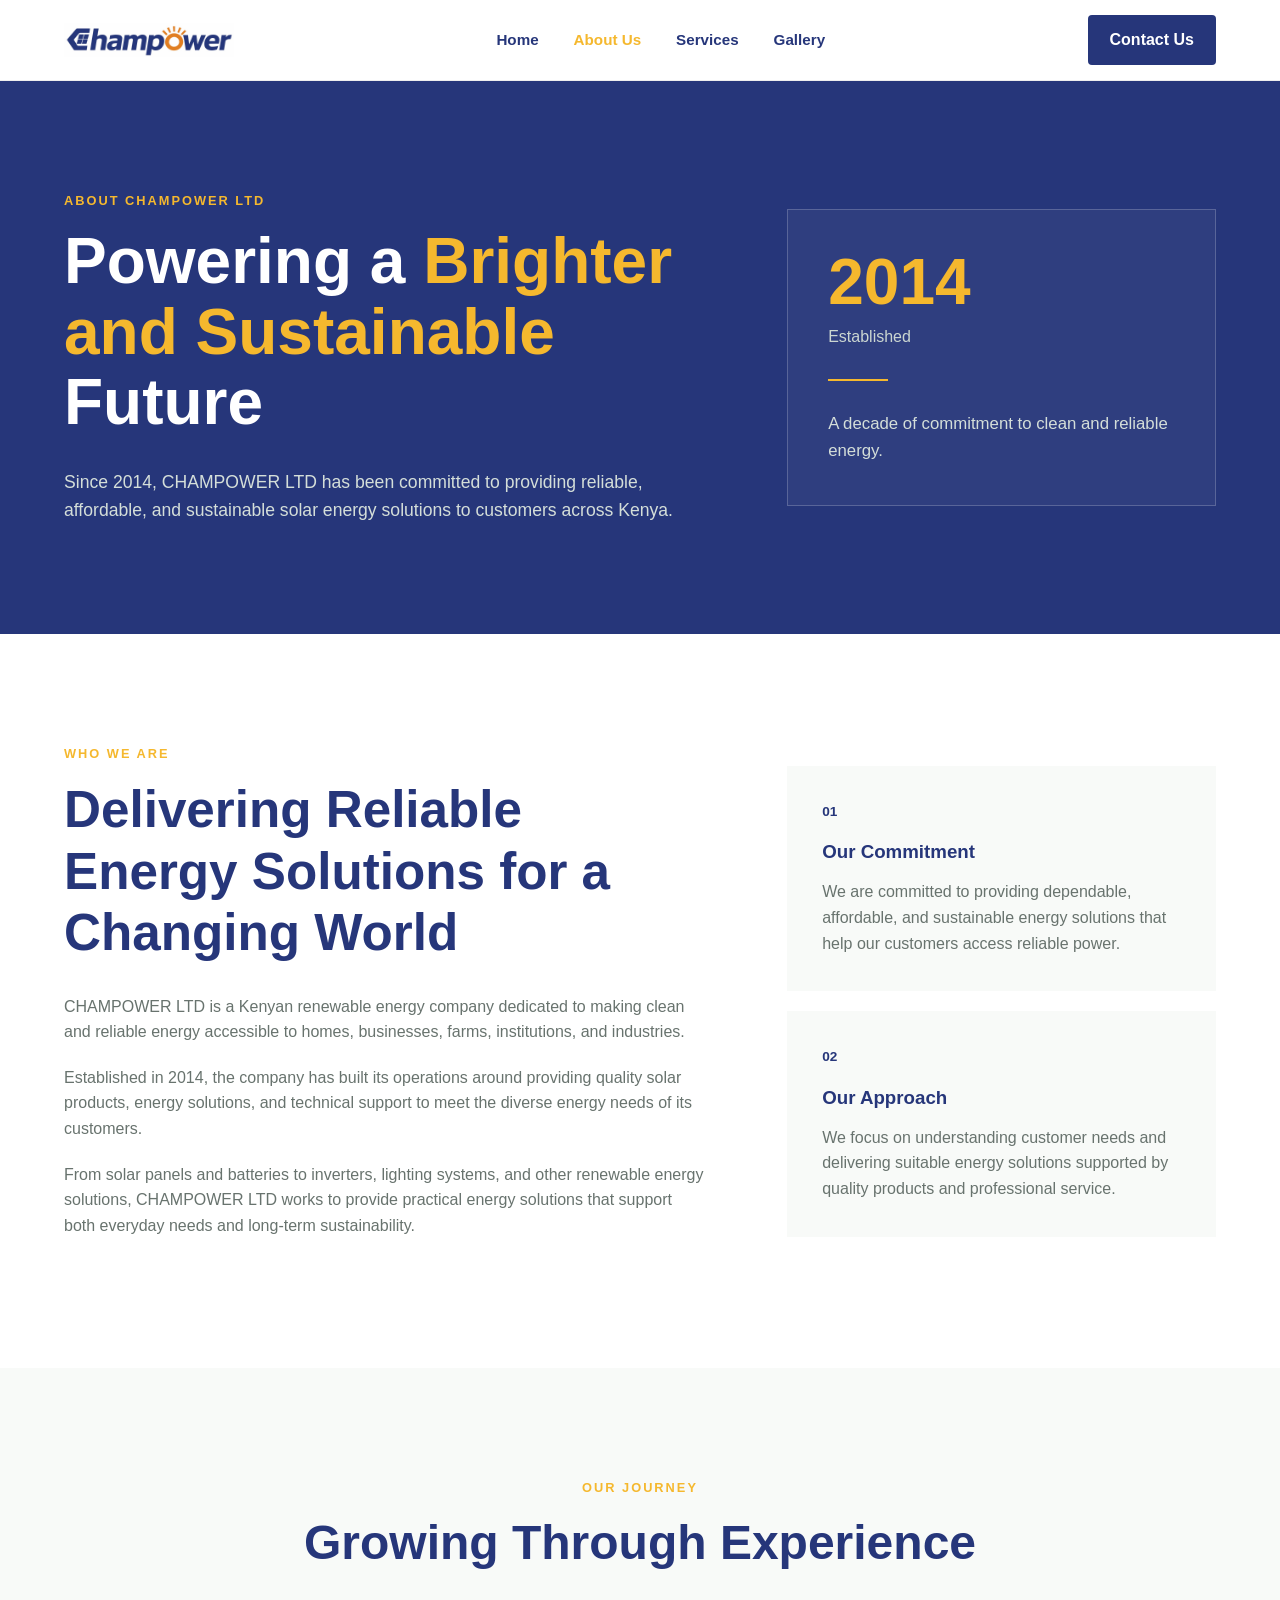
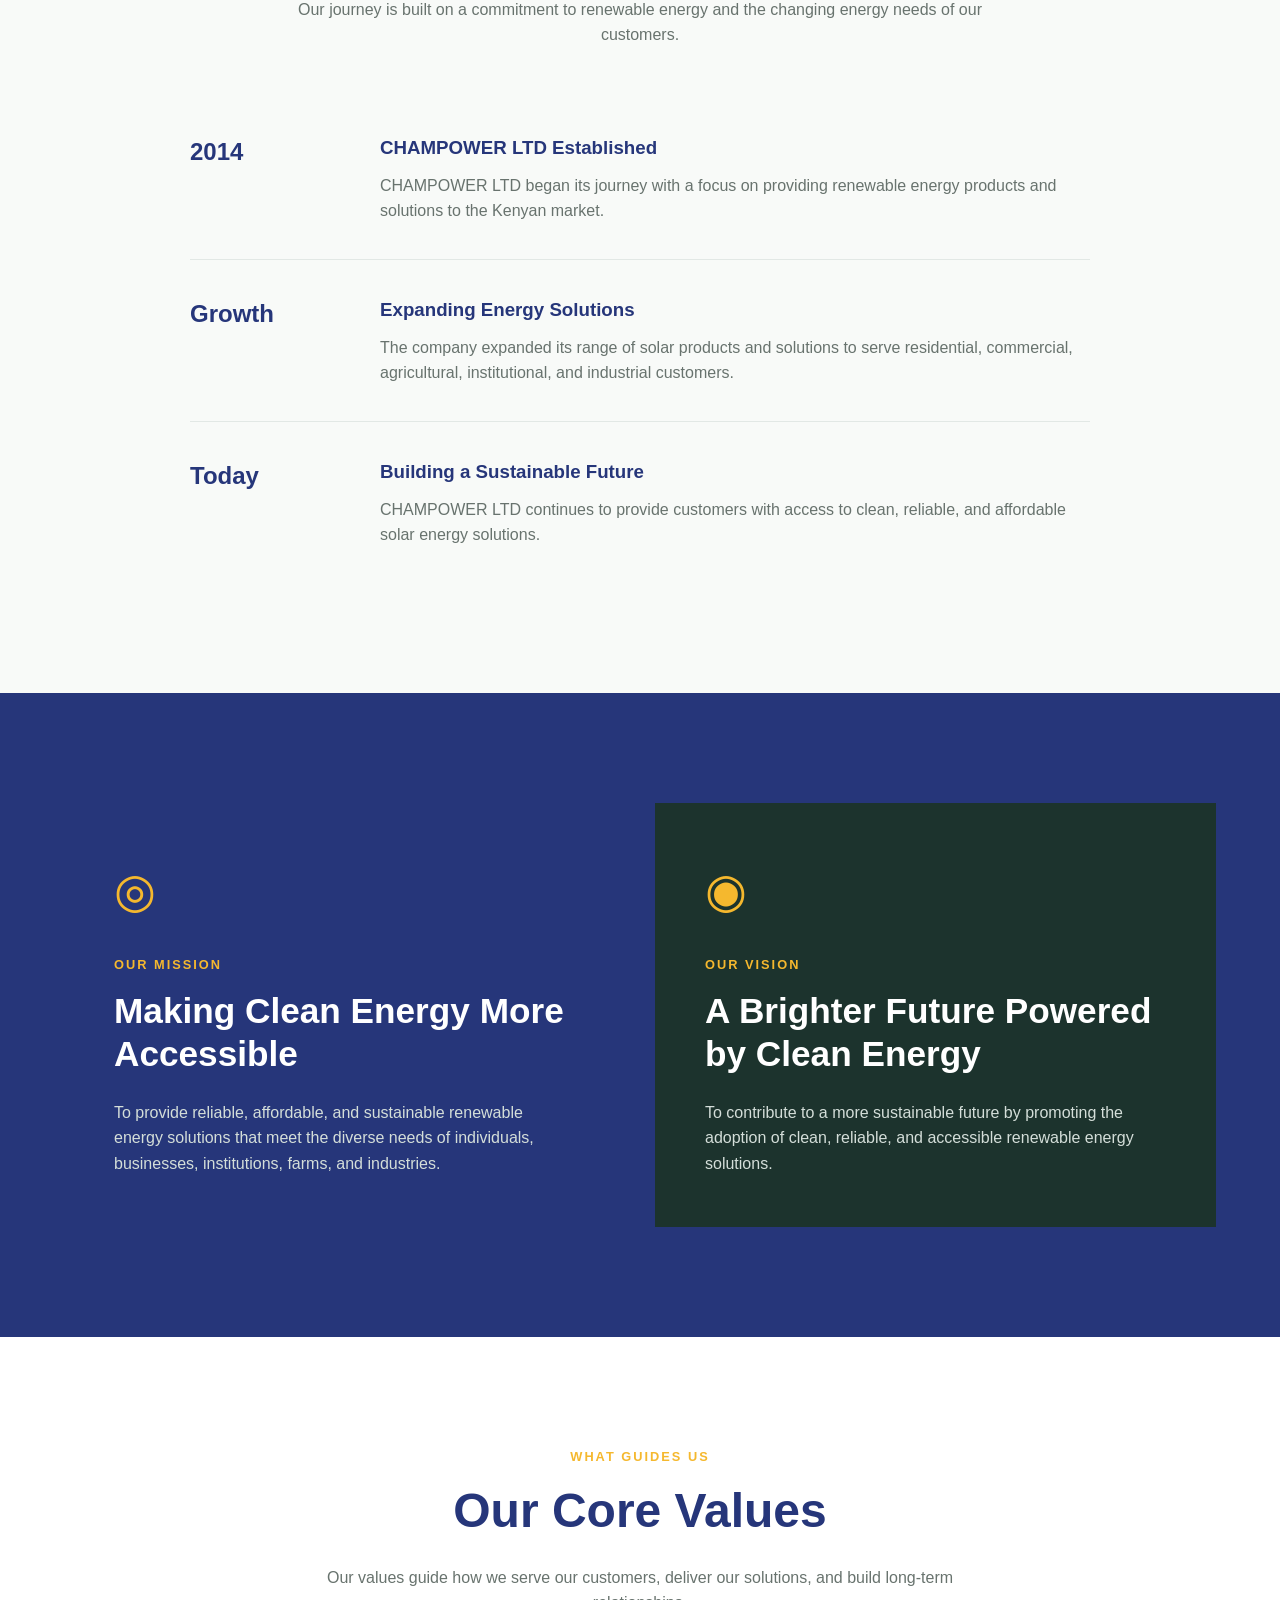
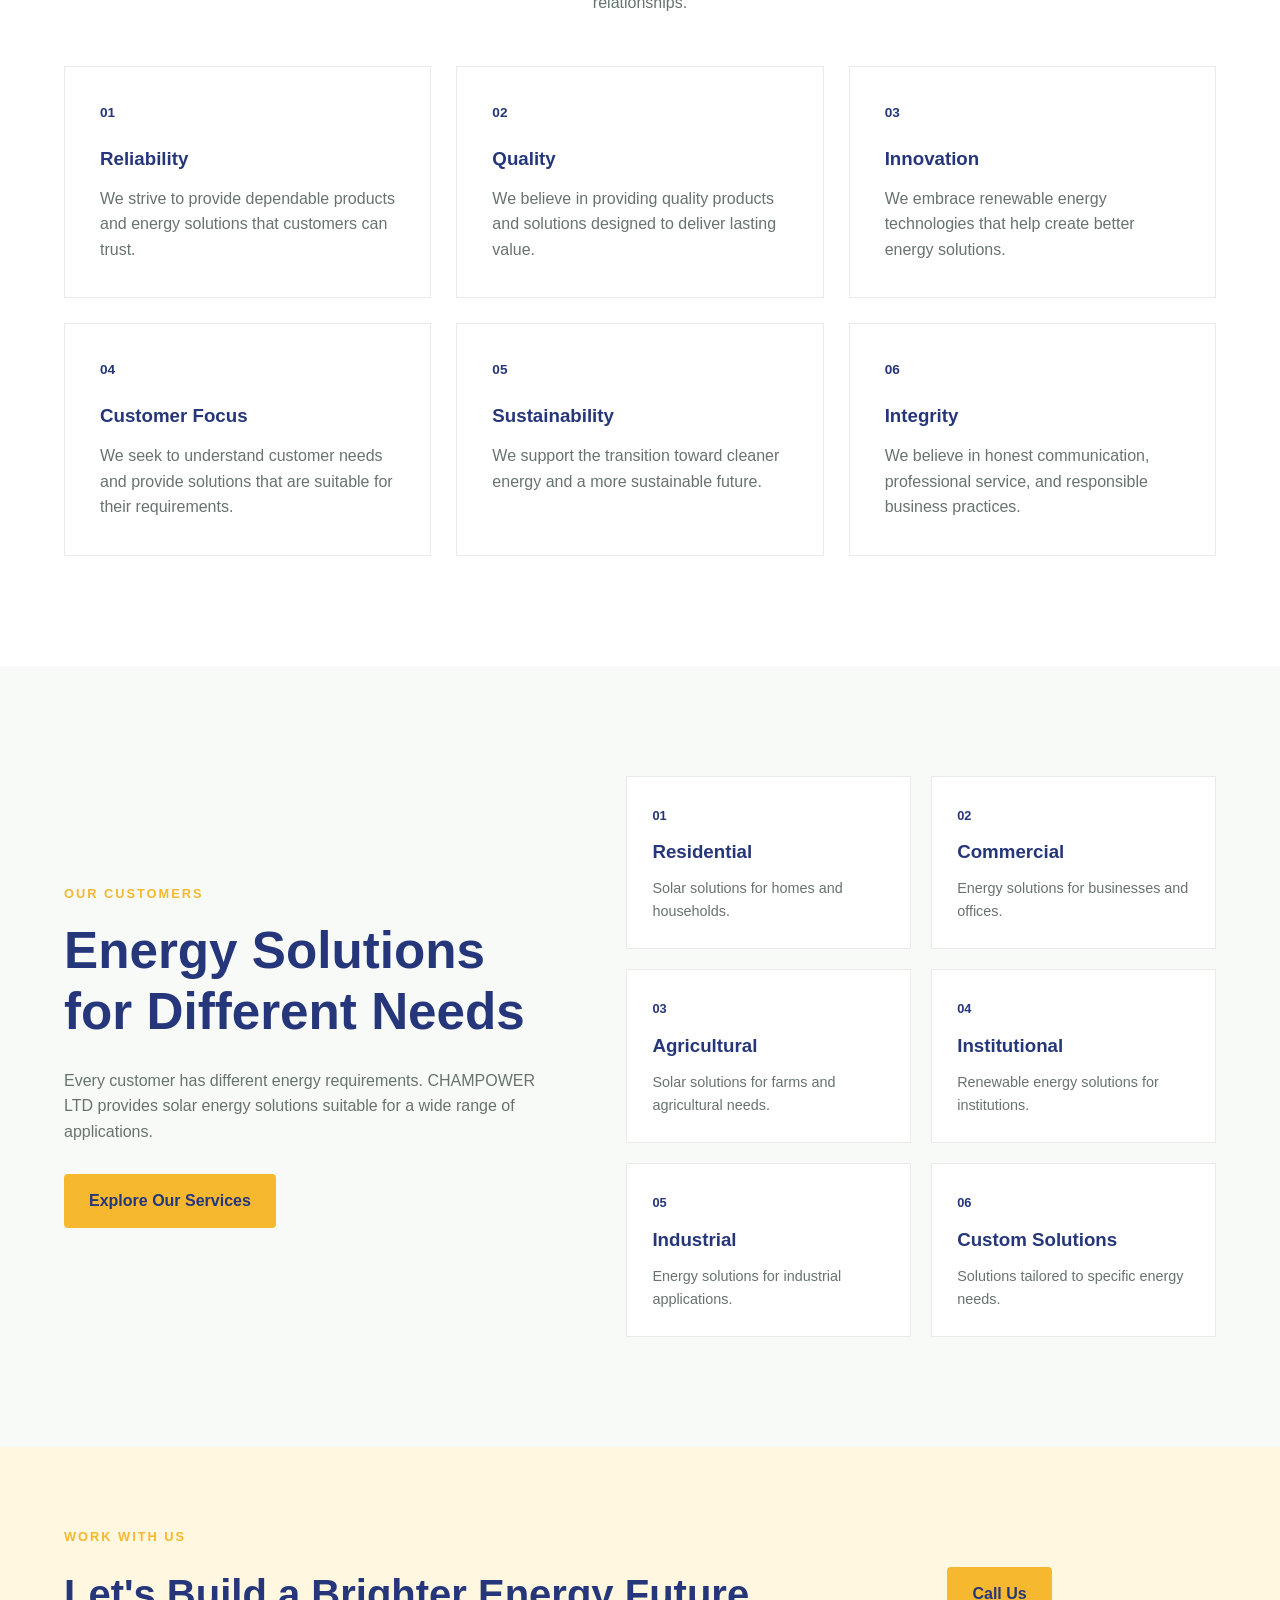
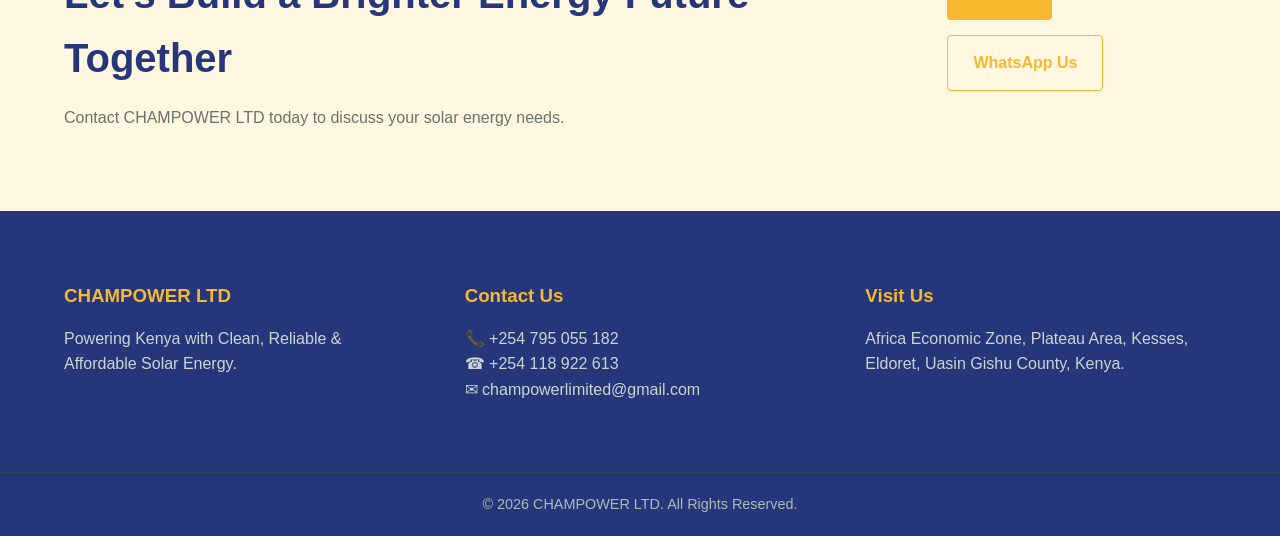
==== about.html @ 7c4d7e32 "Add files via upload" ====
<!DOCTYPE html>
<html lang="en">

<head>

    <meta charset="UTF-8">

    <meta name="viewport" content="width=device-width, initial-scale=1.0">

    <title>About Us | CHAMPOWER LTD</title>

    <meta name="description"
        content="Learn more about CHAMPOWER LTD, a Kenyan solar energy company providing reliable and affordable renewable energy solutions since 2014.">

    <meta name="keywords"
        content="about CHAMPOWER LTD, solar company Eldoret, solar energy Kenya, renewable energy company Kenya">

    <link rel="stylesheet" href="css/style.css">

</head>


<body>


    <!-- HEADER -->

    <header class="site-header">

        <div class="container header-container">


            <!-- LOGO -->
             <a href="index.html" class="logo">

    <img src="images/champower-logo.png"
         alt="CHAMPOWER LTD Logo">

</a>

            <nav class="main-navigation">

                <a href="index.html">
                    Home
                </a>

                <a href="about.html" class="active">
                    About Us
                </a>

                <a href="services.html">
                    Services
                </a>

                <a href="gallery.html">
                    Gallery
                </a>

            </nav>


            <!-- CONTACT BUTTON -->

            <a href="#contact" class="header-contact-button">
                Contact Us
            </a>


            <!-- MOBILE MENU BUTTON -->
            <button class="mobile-menu-button"
                id="mobileMenuButton">

            ☰

        </button>


        </div>

    </header>


    <!-- MAIN CONTENT -->

    <main>


        <!-- ABOUT HERO SECTION -->

        <section class="about-hero-section">

            <div class="container about-hero-container">


                <div class="about-hero-content">


                    <p class="section-label">
                        ABOUT CHAMPOWER LTD
                    </p>


                    <h1>
                        Powering a
                        <span>Brighter and Sustainable</span>
                        Future
                    </h1>


                    <p>

                        Since 2014, CHAMPOWER LTD has been committed to
                        providing reliable, affordable, and sustainable
                        solar energy solutions to customers across Kenya.

                    </p>


                </div>


                <div class="about-hero-badge">


                    <div class="about-year">

                        <strong>
                            2014
                        </strong>

                        <span>
                            Established
                        </span>

                    </div>


                    <div class="about-badge-line"></div>


                    <div class="about-badge-text">

                        A decade of commitment to
                        clean and reliable energy.

                    </div>

                </div>

            </div>

        </section>


        <!-- COMPANY INTRODUCTION -->

        <section class="company-introduction-section">

            <div class="container company-introduction-container">


                <div class="company-introduction-content">


                    <p class="section-label">
                        WHO WE ARE
                    </p>


                    <h2>
                        Delivering Reliable Energy
                        Solutions for a Changing World
                    </h2>


                    <p>

                        CHAMPOWER LTD is a Kenyan renewable energy company
                        dedicated to making clean and reliable energy
                        accessible to homes, businesses, farms,
                        institutions, and industries.

                    </p>


                    <p>

                        Established in 2014, the company has built its
                        operations around providing quality solar products,
                        energy solutions, and technical support to meet the
                        diverse energy needs of its customers.

                    </p>


                    <p>

                        From solar panels and batteries to inverters,
                        lighting systems, and other renewable energy
                        solutions, CHAMPOWER LTD works to provide practical
                        energy solutions that support both everyday needs
                        and long-term sustainability.

                    </p>


                </div>


                <div class="company-introduction-highlight">


                    <div class="highlight-card">


                        <span class="highlight-number">
                            01
                        </span>


                        <h3>
                            Our Commitment
                        </h3>


                        <p>

                            We are committed to providing dependable,
                            affordable, and sustainable energy solutions
                            that help our customers access reliable power.

                        </p>

                    </div>


                    <div class="highlight-card">


                        <span class="highlight-number">
                            02
                        </span>


                        <h3>
                            Our Approach
                        </h3>


                        <p>

                            We focus on understanding customer needs and
                            delivering suitable energy solutions supported
                            by quality products and professional service.

                        </p>

                    </div>

                </div>

            </div>

        </section>


        <!-- COMPANY JOURNEY -->

        <section class="company-journey-section">

            <div class="container">


                <div class="section-heading">


                    <p class="section-label">
                        OUR JOURNEY
                    </p>


                    <h2>
                        Growing Through Experience
                    </h2>


                    <p>

                        Our journey is built on a commitment to renewable
                        energy and the changing energy needs of our customers.

                    </p>

                </div>


                <div class="journey-timeline">


                    <div class="timeline-item">


                        <div class="timeline-year">
                            2014
                        </div>


                        <div class="timeline-content">

                            <h3>
                                CHAMPOWER LTD Established
                            </h3>


                            <p>

                                CHAMPOWER LTD began its journey with a focus
                                on providing renewable energy products and
                                solutions to the Kenyan market.

                            </p>

                        </div>

                    </div>


                    <div class="timeline-item">


                        <div class="timeline-year">
                            Growth
                        </div>


                        <div class="timeline-content">

                            <h3>
                                Expanding Energy Solutions
                            </h3>


                            <p>

                                The company expanded its range of solar
                                products and solutions to serve residential,
                                commercial, agricultural, institutional, and
                                industrial customers.

                            </p>

                        </div>

                    </div>


                    <div class="timeline-item">


                        <div class="timeline-year">
                            Today
                        </div>


                        <div class="timeline-content">

                            <h3>
                                Building a Sustainable Future
                            </h3>


                            <p>

                                CHAMPOWER LTD continues to provide customers
                                with access to clean, reliable, and affordable
                                solar energy solutions.

                            </p>

                        </div>

                    </div>

                </div>

            </div>

        </section>


        <!-- MISSION AND VISION -->

        <section class="mission-vision-section">

            <div class="container mission-vision-grid">


                <!-- MISSION -->

                <div class="mission-vision-card mission-card">


                    <div class="mission-icon">
                        ◎
                    </div>


                    <p class="section-label">
                        OUR MISSION
                    </p>


                    <h2>
                        Making Clean Energy
                        More Accessible
                    </h2>


                    <p>

                        To provide reliable, affordable, and sustainable
                        renewable energy solutions that meet the diverse
                        needs of individuals, businesses, institutions,
                        farms, and industries.

                    </p>

                </div>


                <!-- VISION -->

                <div class="mission-vision-card vision-card">


                    <div class="mission-icon">
                        ◉
                    </div>


                    <p class="section-label">
                        OUR VISION
                    </p>


                    <h2>
                        A Brighter Future
                        Powered by Clean Energy
                    </h2>


                    <p>

                        To contribute to a more sustainable future by
                        promoting the adoption of clean, reliable, and
                        accessible renewable energy solutions.

                    </p>

                </div>

            </div>

        </section>


        <!-- CORE VALUES -->

        <section class="core-values-section">

            <div class="container">


                <div class="section-heading">


                    <p class="section-label">
                        WHAT GUIDES US
                    </p>


                    <h2>
                        Our Core Values
                    </h2>


                    <p>

                        Our values guide how we serve our customers,
                        deliver our solutions, and build long-term
                        relationships.

                    </p>

                </div>


                <div class="values-grid">


                    <div class="value-card">


                        <span class="value-number">
                            01
                        </span>


                        <h3>
                            Reliability
                        </h3>


                        <p>

                            We strive to provide dependable products and
                            energy solutions that customers can trust.

                        </p>

                    </div>


                    <div class="value-card">


                        <span class="value-number">
                            02
                        </span>


                        <h3>
                            Quality
                        </h3>


                        <p>

                            We believe in providing quality products and
                            solutions designed to deliver lasting value.

                        </p>

                    </div>


                    <div class="value-card">


                        <span class="value-number">
                            03
                        </span>


                        <h3>
                            Innovation
                        </h3>


                        <p>

                            We embrace renewable energy technologies that
                            help create better energy solutions.

                        </p>

                    </div>


                    <div class="value-card">


                        <span class="value-number">
                            04
                        </span>


                        <h3>
                            Customer Focus
                        </h3>


                        <p>

                            We seek to understand customer needs and provide
                            solutions that are suitable for their requirements.

                        </p>

                    </div>


                    <div class="value-card">


                        <span class="value-number">
                            05
                        </span>


                        <h3>
                            Sustainability
                        </h3>


                        <p>

                            We support the transition toward cleaner energy
                            and a more sustainable future.

                        </p>

                    </div>


                    <div class="value-card">


                        <span class="value-number">
                            06
                        </span>


                        <h3>
                            Integrity
                        </h3>


                        <p>

                            We believe in honest communication, professional
                            service, and responsible business practices.

                        </p>

                    </div>

                </div>

            </div>

        </section>


        <!-- AREAS WE SERVE -->

        <section class="areas-section">

            <div class="container areas-container">


                <div class="areas-content">


                    <p class="section-label">
                        OUR CUSTOMERS
                    </p>


                    <h2>
                        Energy Solutions for Different Needs
                    </h2>


                    <p>

                        Every customer has different energy requirements.
                        CHAMPOWER LTD provides solar energy solutions
                        suitable for a wide range of applications.

                    </p>


                    <a href="services.html" class="primary-button">
                        Explore Our Services
                    </a>

                </div>


                <div class="areas-grid">


                    <div class="area-item">

                        <span>
                            01
                        </span>

                        <h3>
                            Residential
                        </h3>

                        <p>
                            Solar solutions for homes and households.
                        </p>

                    </div>


                    <div class="area-item">

                        <span>
                            02
                        </span>

                        <h3>
                            Commercial
                        </h3>

                        <p>
                            Energy solutions for businesses and offices.
                        </p>

                    </div>


                    <div class="area-item">

                        <span>
                            03
                        </span>

                        <h3>
                            Agricultural
                        </h3>

                        <p>
                            Solar solutions for farms and agricultural needs.
                        </p>

                    </div>


                    <div class="area-item">

                        <span>
                            04
                        </span>

                        <h3>
                            Institutional
                        </h3>

                        <p>
                            Renewable energy solutions for institutions.
                        </p>

                    </div>


                    <div class="area-item">

                        <span>
                            05
                        </span>

                        <h3>
                            Industrial
                        </h3>

                        <p>
                            Energy solutions for industrial applications.
                        </p>

                    </div>


                    <div class="area-item">

                        <span>
                            06
                        </span>

                        <h3>
                            Custom Solutions
                        </h3>

                        <p>
                            Solutions tailored to specific energy needs.
                        </p>

                    </div>

                </div>

            </div>

        </section>


        <!-- CTA -->

        <section class="contact-cta-section" id="contact">

            <div class="container contact-cta-container">


                <div>


                    <p class="section-label">
                        WORK WITH US
                    </p>


                    <h2>
                        Let's Build a Brighter
                        Energy Future Together
                    </h2>


                    <p>

                        Contact CHAMPOWER LTD today to discuss your solar
                        energy needs.

                    </p>

                </div>


                <div class="contact-cta-buttons">


                    <a href="tel:+254795055182"
                       class="primary-button">

                        Call Us

                    </a>


                    <a href="https://wa.me/254795055182"
                       class="secondary-button">

                        WhatsApp Us

                    </a>

                </div>

            </div>

        </section>

    </main>


    <!-- FOOTER -->

    <footer class="site-footer">


        <div class="container footer-container">


            <div class="footer-company">


                <h3>
                    CHAMPOWER LTD
                </h3>


                <p>

                    Powering Kenya with Clean, Reliable
                    & Affordable Solar Energy.

                </p>

            </div>


            <div class="footer-contact">


                <h3>
                    Contact Us
                </h3>


                <p>
                    📞 +254 795 055 182
                </p>


                <p>
                    ☎ +254 118 922 613
                </p>


                <p>
                    ✉ champowerlimited@gmail.com
                </p>

            </div>


            <div class="footer-location">


                <h3>
                    Visit Us
                </h3>


                <p>

                    Africa Economic Zone, Plateau Area,
                    Kesses, Eldoret, Uasin Gishu County, Kenya.

                </p>

            </div>

        </div>


        <div class="footer-bottom">


            <p>

                © 2026 CHAMPOWER LTD.
                All Rights Reserved.

            </p>

        </div>

    </footer>

    <script src="js/mobile-menu.js"></script>

</body>

</html>
---- css/style.css ----
/* ========================================
   GLOBAL RESET
======================================== */

* {
    margin: 0;
    padding: 0;
    box-sizing: border-box;
}


:root {
--primary-dark: #26367A;

    --secondary-dark: #26367A;

    --solar-yellow: #f5b82e;

    --solar-light: #fff7df;

    --green: #26367A;

    --light-background: #f8faf8;

    --white: #ffffff;

    --text-dark: #26367A;

    --text-light: #68736e;

}


html {
    scroll-behavior: smooth;
}


body {

    font-family: Arial, Helvetica, sans-serif;

    color: var(--text-dark);

    background: var(--white);

    line-height: 1.6;

}


a {

    text-decoration: none;

    color: inherit;

}


.container {

    width: 90%;

    max-width: 1200px;

    margin: auto;

}


/* ========================================
   HEADER
======================================== */

.site-header {

    background: var(--white);

    border-bottom: 1px solid #eeeeee;

    position: sticky;

    top: 0;

    z-index: 1000;

}


.header-container {

    min-height: 80px;

    display: flex;

    align-items: center;

    justify-content: space-between;

}


/* LOGO */


/* NAVIGATION */

.main-navigation {

    display: flex;

    gap: 35px;

}


.main-navigation a {

    font-size: 0.95rem;

    font-weight: 600;

    color: var(--text-dark);

    transition: 0.3s ease;

}


.main-navigation a:hover,

.main-navigation a.active {

    color: var(--solar-yellow);

}


/* CONTACT BUTTON */

.header-contact-button {

    background: var(--primary-dark);

    color: var(--white);

    padding: 12px 22px;

    border-radius: 4px;

    font-weight: 600;

    transition: 0.3s ease;

}


.header-contact-button:hover {

    background: var(--solar-yellow);

    color: var(--primary-dark);

}


/* MOBILE MENU */

.mobile-menu-button {

    display: none;

    background: none;

    border: none;

    font-size: 1.8rem;

    cursor: pointer;

}


/* ========================================
   HERO SECTION
======================================== */

.hero-section {

    background: var(--primary-dark);

    color: var(--white);

    min-height: 650px;

    display: flex;

    align-items: center;

}


.hero-container {

    display: grid;

    grid-template-columns: 1fr 1fr;

    align-items: center;

    gap: 60px;

}


.hero-label,

.section-label {

    color: var(--solar-yellow);

    font-size: 0.8rem;

    font-weight: 700;

    letter-spacing: 2px;

    margin-bottom: 15px;

}


.hero-content h1 {

    font-size: clamp(2.5rem, 5vw, 4.5rem);

    line-height: 1.1;

    max-width: 650px;

    margin-bottom: 25px;

}


.hero-content h1 span {

    color: var(--solar-yellow);

}


.hero-description {

    max-width: 600px;

    color: #d4ded9;

    font-size: 1.05rem;

    margin-bottom: 35px;

}


/* BUTTONS */

.hero-buttons {

    display: flex;

    gap: 15px;

    flex-wrap: wrap;

}


.primary-button,

.secondary-button {

    display: inline-block;

    padding: 14px 25px;

    border-radius: 4px;

    font-weight: 700;

    transition: 0.3s ease;

}


.primary-button {

    background: var(--solar-yellow);

    color: var(--primary-dark);

}


.primary-button:hover {

    transform: translateY(-3px);

    background: #ffd267;

}


.secondary-button {

    border: 1px solid var(--solar-yellow);

    color: var(--solar-yellow);

}


.secondary-button:hover {

    background: var(--solar-yellow);

    color: var(--primary-dark);

}


/* HERO VISUAL */

.hero-visual {

    display: flex;

    justify-content: center;

    align-items: center;

}


.hero-circle {

    width: 380px;

    height: 380px;

    border-radius: 50%;

    background: linear-gradient(
        135deg,
        var(--solar-yellow),
        var(--green)
    );

    display: flex;

    align-items: center;

    justify-content: center;

    box-shadow: 0 20px 60px rgba(0, 0, 0, 0.3);

}


.solar-icon {

    font-size: 8rem;

}


/* ========================================
   SECTIONS
======================================== */

.about-preview-section,

.services-preview-section,

.why-us-section {

    padding: 100px 0;

}


.about-preview-section {

    background: var(--light-background);

}


.about-preview-container {

    max-width: 800px;

    text-align: center;

}


.about-preview-container h2,

.section-heading h2 {

    font-size: clamp(2rem, 4vw, 3rem);

    line-height: 1.2;

    margin-bottom: 25px;

}


.about-preview-container p {

    color: var(--text-light);

    margin-bottom: 15px;

}


.text-link {

    display: inline-block;

    margin-top: 20px;

    font-weight: 700;

    color: var(--green);

}


/* SECTION HEADING */

.section-heading {

    text-align: center;

    max-width: 700px;

    margin: 0 auto 50px;

}


.section-heading > p:not(.section-label) {

    color: var(--text-light);

}


/* SERVICES */

.services-grid {

    display: grid;

    grid-template-columns: repeat(4, 1fr);

    gap: 25px;

}


.service-card {

    padding: 30px;

    border: 1px solid #e8ece9;

    border-radius: 8px;

    transition: 0.3s ease;

}


.service-card:hover {

    transform: translateY(-8px);

    box-shadow: 0 15px 35px rgba(0, 0, 0, 0.08);

}


.service-icon {

    font-size: 2.5rem;

    margin-bottom: 20px;

}


.service-card h3 {

    margin-bottom: 12px;

}


.service-card p {

    color: var(--text-light);

    font-size: 0.95rem;

}


.services-button-container {

    text-align: center;

    margin-top: 45px;

}


/* WHY US */

.why-us-section {

    background: var(--primary-dark);

    color: var(--white);

}


.why-us-section .section-heading h2 {

    color: var(--white);

}


.why-us-grid {

    display: grid;

    grid-template-columns: repeat(4, 1fr);

    gap: 25px;

}


.why-us-item {

    padding: 25px;

    border-left: 2px solid var(--solar-yellow);

}


.why-us-item h3 {

    color: var(--solar-yellow);

    margin-bottom: 10px;

}


.why-us-item p {

    color: #cbd6d1;

}


/* ========================================
   CONTACT CTA
======================================== */

.contact-cta-section {

    background: var(--solar-light);

    padding: 80px 0;

}


.contact-cta-container {

    display: flex;

    align-items: center;

    justify-content: space-between;

    gap: 40px;

}


.contact-cta-container h2 {

    font-size: 2.5rem;

    margin-bottom: 15px;

}


.contact-cta-container p:not(.section-label) {

    color: var(--text-light);

}


.contact-cta-buttons {

    display: flex;

    gap: 15px;

    flex-wrap: wrap;

}


/* ========================================
   FOOTER
======================================== */

.site-footer {

    background: var(--primary-dark);

    color: var(--white);

}


.footer-container {

    padding: 70px 0;

    display: grid;

    grid-template-columns: repeat(3, 1fr);

    gap: 50px;

}


.footer-container h3 {

    color: var(--solar-yellow);

    margin-bottom: 15px;

}


.footer-container p {

    color: #cbd6d1;

}


.footer-bottom {

    text-align: center;

    border-top: 1px solid #2d4a41;

    padding: 20px;

    color: #aebbb5;

    font-size: 0.9rem;

}


/* ========================================
   RESPONSIVE DESIGN
======================================== */
@media (max-width: 900px) {

    .main-navigation {

        display: none;

        position: absolute;

        top: 80px;

        left: 0;

        width: 100%;

        background: var(--white);

        flex-direction: column;

        gap: 0;

        padding: 20px 5%;

        box-shadow: 0 10px 20px rgba(0, 0, 0, 0.08);

    }


    .main-navigation.active {

        display: flex;

    }


    .main-navigation a {

        padding: 15px 0;

        border-bottom: 1px solid #eeeeee;

    }


    .header-contact-button {

        display: none;

    }


    .mobile-menu-button {

        display: block;

        background: none;

        border: none;

        font-size: 1.8rem;

        cursor: pointer;

    }


    .hero-container {

        grid-template-columns: 1fr;

        padding: 80px 0;

    }


    .hero-visual {

        display: none;

    }


    .services-grid,

    .why-us-grid {

        grid-template-columns: repeat(2, 1fr);

    }


    .contact-cta-container {

        flex-direction: column;

        align-items: flex-start;

    }


    .footer-container {

        grid-template-columns: 1fr;

    }

}
@media (max-width: 600px) {


    .hero-content h1 {

        font-size: 2.5rem;

    }


    .services-grid,

    .why-us-grid {

        grid-template-columns: 1fr;

    }


    .about-preview-section,

    .services-preview-section,

    .why-us-section {

        padding: 70px 0;

    }


    .contact-cta-container h2 {

        font-size: 2rem;

    }

}

/* ========================================
   ABOUT HERO SECTION
======================================== */

.about-hero-section {

    background: var(--primary-dark);

    color: var(--white);

    padding: 110px 0;

}


.about-hero-container {

    display: grid;

    grid-template-columns: 1.5fr 1fr;

    align-items: center;

    gap: 80px;

}


.about-hero-content h1 {

    font-size: clamp(2.8rem, 5vw, 4.5rem);

    line-height: 1.1;

    max-width: 750px;

    margin-bottom: 30px;

}


.about-hero-content h1 span {

    color: var(--solar-yellow);

}


.about-hero-content > p:not(.section-label) {

    max-width: 650px;

    color: #d4ded9;

    font-size: 1.1rem;

}


.about-hero-badge {

    border: 1px solid rgba(255, 255, 255, 0.2);

    padding: 40px;

    background: rgba(255, 255, 255, 0.04);

}


.about-year {

    display: flex;

    flex-direction: column;

}


.about-year strong {

    font-size: 4rem;

    color: var(--solar-yellow);

    line-height: 1;

}


.about-year span {

    color: #cbd6d1;

    margin-top: 10px;

}


.about-badge-line {

    width: 60px;

    height: 2px;

    background: var(--solar-yellow);

    margin: 30px 0;

}


.about-badge-text {

    color: #d4ded9;

    font-size: 1.05rem;

}


/* ========================================
   COMPANY INTRODUCTION
======================================== */

.company-introduction-section {

    padding: 110px 0;

    background: var(--white);

}


.company-introduction-container {

    display: grid;

    grid-template-columns: 1.2fr 0.8fr;

    gap: 80px;

    align-items: center;

}


.company-introduction-content h2 {

    font-size: clamp(2rem, 4vw, 3.2rem);

    line-height: 1.2;

    margin-bottom: 30px;

}


.company-introduction-content p:not(.section-label) {

    color: var(--text-light);

    margin-bottom: 20px;

}


.company-introduction-highlight {

    display: flex;

    flex-direction: column;

    gap: 20px;

}


.highlight-card {

    padding: 35px;

    background: var(--light-background);

    border-left: 4px solid var(--accent-blue);

}


.highlight-number {

    display: block;

    color: var(--accent-blue);

    font-size: 0.85rem;

    font-weight: 700;

    margin-bottom: 15px;

}


.highlight-card h3 {

    margin-bottom: 12px;

}


.highlight-card p {

    color: var(--text-light);

}


/* ========================================
   COMPANY JOURNEY
======================================== */

.company-journey-section {

    padding: 110px 0;

    background: var(--light-background);

}


.journey-timeline {

    max-width: 900px;

    margin: auto;

}


.timeline-item {

    display: grid;

    grid-template-columns: 150px 1fr;

    gap: 40px;

    padding: 35px 0;

    border-bottom: 1px solid #e2e8e5;

}


.timeline-item:last-child {

    border-bottom: none;

}


.timeline-year {

    font-size: 1.5rem;

    font-weight: 800;

    color: var(--accent-blue);

}


.timeline-content h3 {

    margin-bottom: 10px;

}


.timeline-content p {

    color: var(--text-light);

}


/* ========================================
   MISSION AND VISION
======================================== */

.mission-vision-section {

    padding: 110px 0;

    background: var(--primary-dark);

}


.mission-vision-grid {

    display: grid;

    grid-template-columns: 1fr 1fr;

    gap: 30px;

}


.mission-vision-card {

    padding: 50px;

    min-height: 400px;

}


.mission-card {

    background: var(--accent-blue);

    color: var(--white);

}


.vision-card {

    background: #1c332d;

    color: var(--white);

}


.mission-vision-card .section-label {

    margin-top: 25px;

}


.mission-vision-card h2 {

    font-size: 2.2rem;

    line-height: 1.2;

    margin-bottom: 25px;

}


.mission-vision-card > p:last-child {

    color: #d4ded9;

}


.mission-icon {

    font-size: 3rem;

    color: var(--solar-yellow);

}


/* ========================================
   CORE VALUES
======================================== */

.core-values-section {

    padding: 110px 0;

    background: var(--white);

}


.values-grid {

    display: grid;

    grid-template-columns: repeat(3, 1fr);

    gap: 25px;

}


.value-card {

    padding: 35px;

    border: 1px solid #e8ece9;

    transition: 0.3s ease;

}


.value-card:hover {

    transform: translateY(-6px);

    border-color: var(--accent-blue);

    box-shadow: 0 15px 35px rgba(0, 0, 0, 0.07);

}


.value-number {

    display: block;

    color: var(--accent-blue);

    font-size: 0.85rem;

    font-weight: 800;

    margin-bottom: 20px;

}


.value-card h3 {

    margin-bottom: 12px;

}


.value-card p {

    color: var(--text-light);

}


/* ========================================
   AREAS WE SERVE
======================================== */

.areas-section {

    padding: 110px 0;

    background: var(--light-background);

}


.areas-container {

    display: grid;

    grid-template-columns: 0.9fr 1.1fr;

    gap: 80px;

    align-items: center;

}


.areas-content h2 {

    font-size: clamp(2rem, 4vw, 3.2rem);

    line-height: 1.2;

    margin-bottom: 25px;

}


.areas-content > p:not(.section-label) {

    color: var(--text-light);

    margin-bottom: 30px;

}


.areas-grid {

    display: grid;

    grid-template-columns: repeat(2, 1fr);

    gap: 20px;

}


.area-item {

    padding: 25px;

    background: var(--white);

    border: 1px solid #e8ece9;

}


.area-item span {

    color: var(--accent-blue);

    font-weight: 800;

    font-size: 0.8rem;

}


.area-item h3 {

    margin: 10px 0;

}


.area-item p {

    color: var(--text-light);

    font-size: 0.9rem;

}


/* ========================================
   ABOUT PAGE RESPONSIVE DESIGN
======================================== */

@media (max-width: 900px) {


    .about-hero-container,

    .company-introduction-container,

    .mission-vision-grid,

    .areas-container {

        grid-template-columns: 1fr;

    }


    .about-hero-container,

    .company-introduction-container,

    .areas-container {

        gap: 50px;

    }


    .values-grid {

        grid-template-columns: repeat(2, 1fr);

    }

}


@media (max-width: 600px) {


    .about-hero-section,

    .company-introduction-section,

    .company-journey-section,

    .mission-vision-section,

    .core-values-section,

    .areas-section {

        padding: 75px 0;

    }


    .about-hero-content h1 {

        font-size: 2.7rem;

    }


    .about-hero-badge {

        padding: 30px;

    }


    .timeline-item {

        grid-template-columns: 1fr;

        gap: 10px;

    }


    .mission-vision-card {

        padding: 35px;

    }


    .values-grid,

    .areas-grid {

        grid-template-columns: 1fr;

    }

}

.logo img {

    width: 170px;

    height: auto;

    display: block;

}

/* ========================================
   SERVICES HERO
======================================== */

.services-hero-section {

    background: var(--primary-dark);

    color: var(--white);

    padding: 110px 0;

}


.services-hero-container {

    max-width: 1000px;

}


.services-hero-container h1 {

    font-size: clamp(2.8rem, 5vw, 4.5rem);

    line-height: 1.1;

    max-width: 800px;

    margin-bottom: 30px;

}


.services-hero-container h1 span {

    color: var(--solar-yellow);

    display: block;

}


.services-hero-container > p:not(.section-label) {

    max-width: 700px;

    color: #d4ded9;

    font-size: 1.1rem;

    margin-bottom: 50px;

}


/* ========================================
   SERVICES NAVIGATION
======================================== */

.services-navigation {

    display: grid;

    grid-template-columns: repeat(2, 1fr);

    gap: 20px;

}


.service-navigation-card {

    padding: 30px;

    border: 1px solid rgba(255, 255, 255, 0.2);

    background: rgba(255, 255, 255, 0.04);

    transition: 0.3s ease;

}


.service-navigation-card:hover {

    background: var(--accent-blue);

    transform: translateY(-5px);

}


.service-navigation-card span {

    display: block;

    color: var(--solar-yellow);

    font-weight: 800;

    margin-bottom: 15px;

}


.service-navigation-card strong {

    display: block;

    font-size: 1.4rem;

    margin-bottom: 10px;

}


.service-navigation-card small {

    display: block;

    color: #cbd6d1;

}


/* ========================================
   PRODUCT SECTIONS
======================================== */

.product-section {

    padding: 110px 0;

    scroll-margin-top: 80px;

}


.solar-lights-section {

    background: var(--white);

}


.solar-systems-section {

    background: var(--light-background);

}


.product-section-heading {

    display: grid;

    grid-template-columns: 1fr 1fr;

    gap: 80px;

    align-items: end;

    margin-bottom: 55px;

}


.product-section-heading h2 {

    font-size: clamp(2rem, 4vw, 3.2rem);

    line-height: 1.2;

}


.product-section-heading > p {

    color: var(--text-light);

}


/* ========================================
   PRODUCT GRID
======================================== */

.products-grid {

    display: grid;

    grid-template-columns: repeat(4, 1fr);

    gap: 25px;

}


.product-card {

    background: var(--white);

    border: 1px solid #e8ece9;

    transition: 0.3s ease;

    overflow: hidden;

}


.product-card:hover {

    transform: translateY(-8px);

    box-shadow: 0 15px 35px rgba(0, 0, 0, 0.08);

}


.product-image {

    height: 230px;

    overflow: hidden;

    background: #edf1ef;

}


.product-image img {

    width: 100%;

    height: 100%;

    object-fit: cover;

    transition: 0.4s ease;

}


.product-card:hover .product-image img {

    transform: scale(1.05);

}


.product-content {

    padding: 25px;

}


.product-category {

    display: block;

    color: var(--accent-blue);

    font-size: 0.7rem;

    font-weight: 800;

    letter-spacing: 1px;

    margin-bottom: 12px;

}


.product-content h3 {

    margin-bottom: 12px;

}


.product-content p {

    color: var(--text-light);

    font-size: 0.92rem;

    margin-bottom: 20px;

}


.product-link {

    color: var(--accent-blue);

    font-weight: 700;

    font-size: 0.9rem;

}


.product-link:hover {

    color: var(--solar-yellow);

}


/* ========================================
   SECTION NAVIGATION
======================================== */

.section-back-link {

    text-align: center;

    margin-top: 50px;

}


.section-back-link a {

    color: var(--accent-blue);

    font-weight: 700;

}


/* ========================================
   SERVICE BENEFITS
======================================== */

.service-benefits-section {

    padding: 110px 0;

    background: var(--primary-dark);

    color: var(--white);

}


.service-benefits-section .section-heading h2 {

    color: var(--white);

}


.service-benefits-section .section-heading > p:not(.section-label) {

    color: #cbd6d1;

}


.benefits-grid {

    display: grid;

    grid-template-columns: repeat(4, 1fr);

    gap: 25px;

}


.benefit-item {

    padding: 30px;

    border-left: 2px solid var(--solar-yellow);

}


.benefit-item span {

    display: block;

    color: var(--solar-yellow);

    font-weight: 800;

    margin-bottom: 20px;

}


.benefit-item h3 {

    margin-bottom: 12px;

}


.benefit-item p {

    color: #cbd6d1;

}


/* ========================================
   SERVICES RESPONSIVE DESIGN
======================================== */

@media (max-width: 1000px) {


    .products-grid {

        grid-template-columns: repeat(2, 1fr);

    }


    .benefits-grid {

        grid-template-columns: repeat(2, 1fr);

    }

}


@media (max-width: 800px) {


    .product-section-heading {

        grid-template-columns: 1fr;

        gap: 20px;

    }

}


@media (max-width: 600px) {


    .services-navigation,

    .products-grid,

    .benefits-grid {

        grid-template-columns: 1fr;

    }


    .services-hero-section,

    .product-section,

    .service-benefits-section {

        padding: 75px 0;

    }


    .services-hero-container h1 {

        font-size: 2.7rem;

    }


    .product-image {

        height: 250px;

    }

}

/* ========================================
   SERVICES CATEGORY NAVIGATION
======================================== */

.services-category-navigation {

    display: grid;

    grid-template-columns: repeat(6, 1fr);

    gap: 12px;

    margin-top: 50px;

}


.services-category-navigation a {

    padding: 22px 18px;

    border: 1px solid rgba(255, 255, 255, 0.2);

    background: rgba(255, 255, 255, 0.04);

    transition: 0.3s ease;

}


.services-category-navigation a:hover {

    background: var(--accent-blue);

    transform: translateY(-5px);

}


.services-category-navigation span {

    display: block;

    color: var(--solar-yellow);

    font-size: 0.8rem;

    font-weight: 800;

    margin-bottom: 12px;

}


.services-category-navigation strong {

    display: block;

    color: var(--white);

    font-size: 0.9rem;

}


/* ========================================
   PRODUCT CATEGORY SECTIONS
======================================== */

.product-category-section {

    padding: 110px 0;

    scroll-margin-top: 80px;

    background: var(--white);

}


.alternate-section {

    background: var(--light-background);

}


.category-heading {

    display: grid;

    grid-template-columns: 1fr 1fr;

    gap: 80px;

    align-items: end;

    margin-bottom: 55px;

}


.category-heading h2 {

    font-size: clamp(2rem, 4vw, 3.2rem);

    line-height: 1.15;

}


.category-heading > p {

    color: var(--text-light);

    font-size: 1.05rem;

}


/* ========================================
   PRODUCT GRID
======================================== */

.product-grid {

    display: grid;

    grid-template-columns: repeat(4, 1fr);

    gap: 25px;

}


.product-card {

    background: var(--white);

    border: 1px solid #e5ebe8;

    overflow: hidden;

    transition: 0.3s ease;

}


.product-card:hover {

    transform: translateY(-8px);

    box-shadow: 0 15px 35px rgba(0, 0, 0, 0.08);

}


.product-image {

    width: 100%;

    height: 250px;

    background: #edf1ef;

    overflow: hidden;

}


.product-image img {

    width: 100%;

    height: 100%;

    object-fit: contain;

    padding: 10px;

}


.product-card:hover .product-image img {

    transform: scale(1.05);

}


.product-details {

    padding: 28px;

}


.product-label {

    display: block;

    color: var(--accent-blue);

    font-size: 0.7rem;

    font-weight: 800;

    letter-spacing: 1px;

    margin-bottom: 12px;

}


.product-details h3 {

    font-size: 1.3rem;

    margin-bottom: 12px;

}


.product-details p {

    color: var(--text-light);

    font-size: 0.92rem;

    margin-bottom: 18px;

}


.product-details ul {

    list-style: none;

    margin-bottom: 25px;

}


.product-details li {

    position: relative;

    padding-left: 18px;

    color: var(--text-light);

    font-size: 0.88rem;

    margin-bottom: 8px;

}


.product-details li::before {

    content: "•";

    position: absolute;

    left: 0;

    color: var(--accent-blue);

    font-weight: bold;

}


.product-enquiry {

    color: var(--accent-blue);

    font-size: 0.9rem;

    font-weight: 700;

}


.product-enquiry:hover {

    color: var(--solar-yellow);

}


/* ========================================
   NEXT CATEGORY LINK
======================================== */

.next-category-link {

    display: block;

    width: fit-content;

    margin: 50px auto 0;

    color: var(--accent-blue);

    font-weight: 700;

    transition: 0.3s ease;

}


.next-category-link:hover {

    color: var(--solar-yellow);

    transform: translateY(3px);

}


/* ========================================
   SERVICES RESPONSIVE DESIGN
======================================== */

@media (max-width: 1100px) {


    .services-category-navigation {

        grid-template-columns: repeat(3, 1fr);

    }


    .product-grid {

        grid-template-columns: repeat(2, 1fr);

    }

}


@media (max-width: 800px) {


    .category-heading {

        grid-template-columns: 1fr;

        gap: 20px;

    }

}


@media (max-width: 600px) {


    .services-category-navigation,

    .product-grid {

        grid-template-columns: 1fr;

    }


    .product-category-section {

        padding: 75px 0;

    }


    .product-image {

        height: 260px;

    }

}

/* ========================================
   GALLERY HERO
======================================== */

.gallery-hero-section {

    background: var(--primary-dark);

    color: var(--white);

    padding: 120px 0;

}


.gallery-hero-section h1 {

    font-size: clamp(2.8rem, 6vw, 5rem);

    line-height: 1.1;

    margin-bottom: 25px;

}


.gallery-hero-section > .container > p:not(.section-label) {

    max-width: 650px;

    color: #d4ded9;

    font-size: 1.05rem;

}


/* ========================================
   GALLERY SECTION
======================================== */

.gallery-section {

    padding: 100px 0;

    background: var(--white);

}


/* FILTERS */

.gallery-filters {

    display: flex;

    justify-content: center;

    gap: 12px;

    flex-wrap: wrap;

    margin-bottom: 50px;

}


.filter-button {

    border: 1px solid #dce4e0;

    background: transparent;

    padding: 12px 22px;

    cursor: pointer;

    font-weight: 600;

    color: var(--text-dark);

    transition: 0.3s ease;

}


.filter-button:hover,

.filter-button.active {

    background: var(--accent-blue);

    color: var(--white);

    border-color: var(--accent-blue);

}


/* GALLERY GRID */

.gallery-grid {

    display: grid;

    grid-template-columns: repeat(3, 1fr);

    grid-auto-rows: 280px;

    gap: 20px;

}


.gallery-item {

    position: relative;

    overflow: hidden;

    cursor: pointer;

}


.gallery-item.large {

    grid-row: span 2;

}


.gallery-item img {

    width: 100%;

    height: 100%;

    object-fit: cover;

    transition: 0.5s ease;

}


.gallery-item:hover img {

    transform: scale(1.08);

}


/* OVERLAY */

.gallery-overlay {

    position: absolute;

    inset: 0;

    display: flex;

    flex-direction: column;

    justify-content: flex-end;

    padding: 25px;

    background: linear-gradient(
        transparent,
        rgba(0, 0, 0, 0.8)
    );

    opacity: 0;

    transition: 0.3s ease;

}


.gallery-item:hover .gallery-overlay {

    opacity: 1;

}


.gallery-overlay span {

    color: var(--solar-yellow);

    font-size: 0.75rem;

    font-weight: 700;

    letter-spacing: 1px;

}


.gallery-overlay h3 {

    color: var(--white);

    margin-top: 8px;

}


/* ========================================
   VIDEO SECTION
======================================== */

.gallery-video-section {

    padding: 100px 0;

    background: var(--light-background);

}


.video-grid {

    display: grid;

    grid-template-columns: repeat(2, 1fr);

    gap: 30px;

}


.gallery-video video {

    width: 100%;

    display: block;

}


/* ========================================
   GALLERY RESPONSIVE
======================================== */

@media (max-width: 800px) {


    .gallery-grid {

        grid-template-columns: repeat(2, 1fr);

    }


    .gallery-item.large {

        grid-row: span 1;

    }


    .video-grid {

        grid-template-columns: 1fr;

    }

}


@media (max-width: 600px) {


    .gallery-grid {

        grid-template-columns: 1fr;

        grid-auto-rows: 300px;

    }


    .gallery-filters {

        justify-content: flex-start;

    }


    .filter-button {

        padding: 10px 15px;

        font-size: 0.85rem;

    }

}
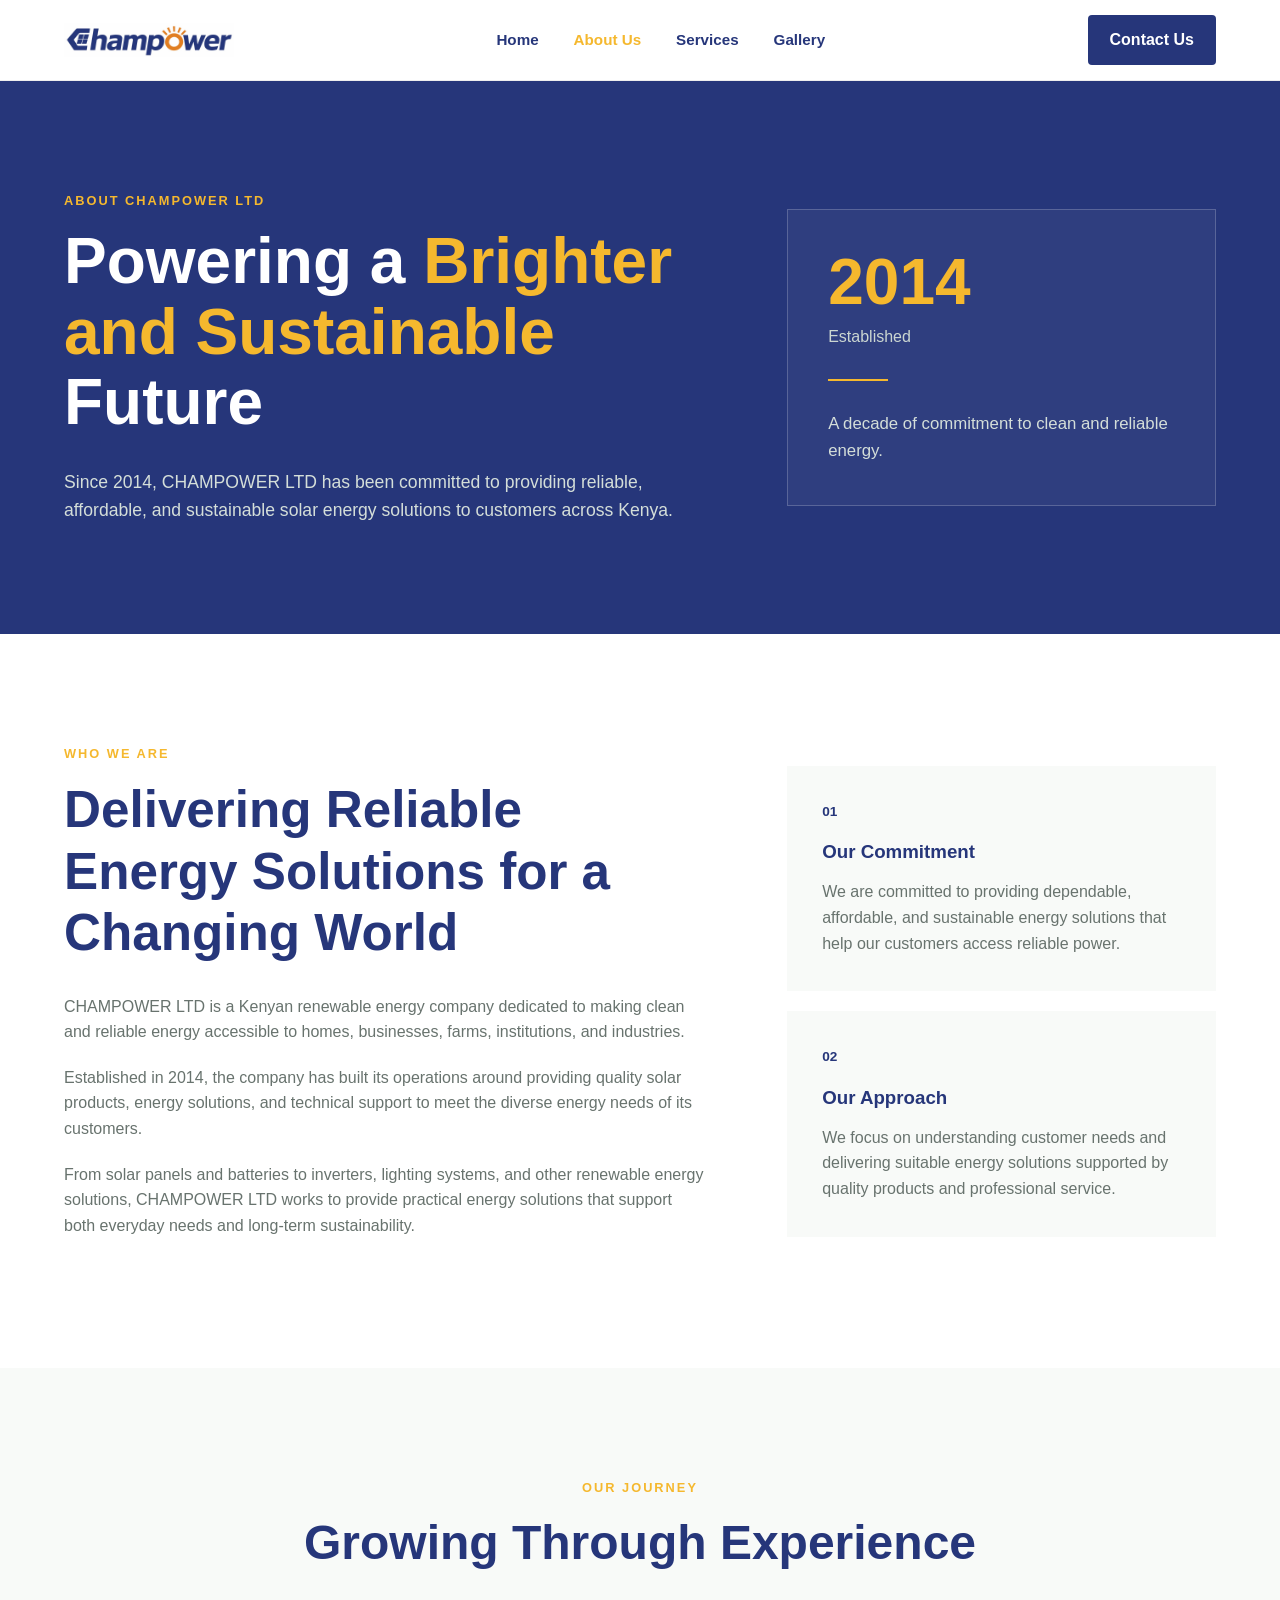
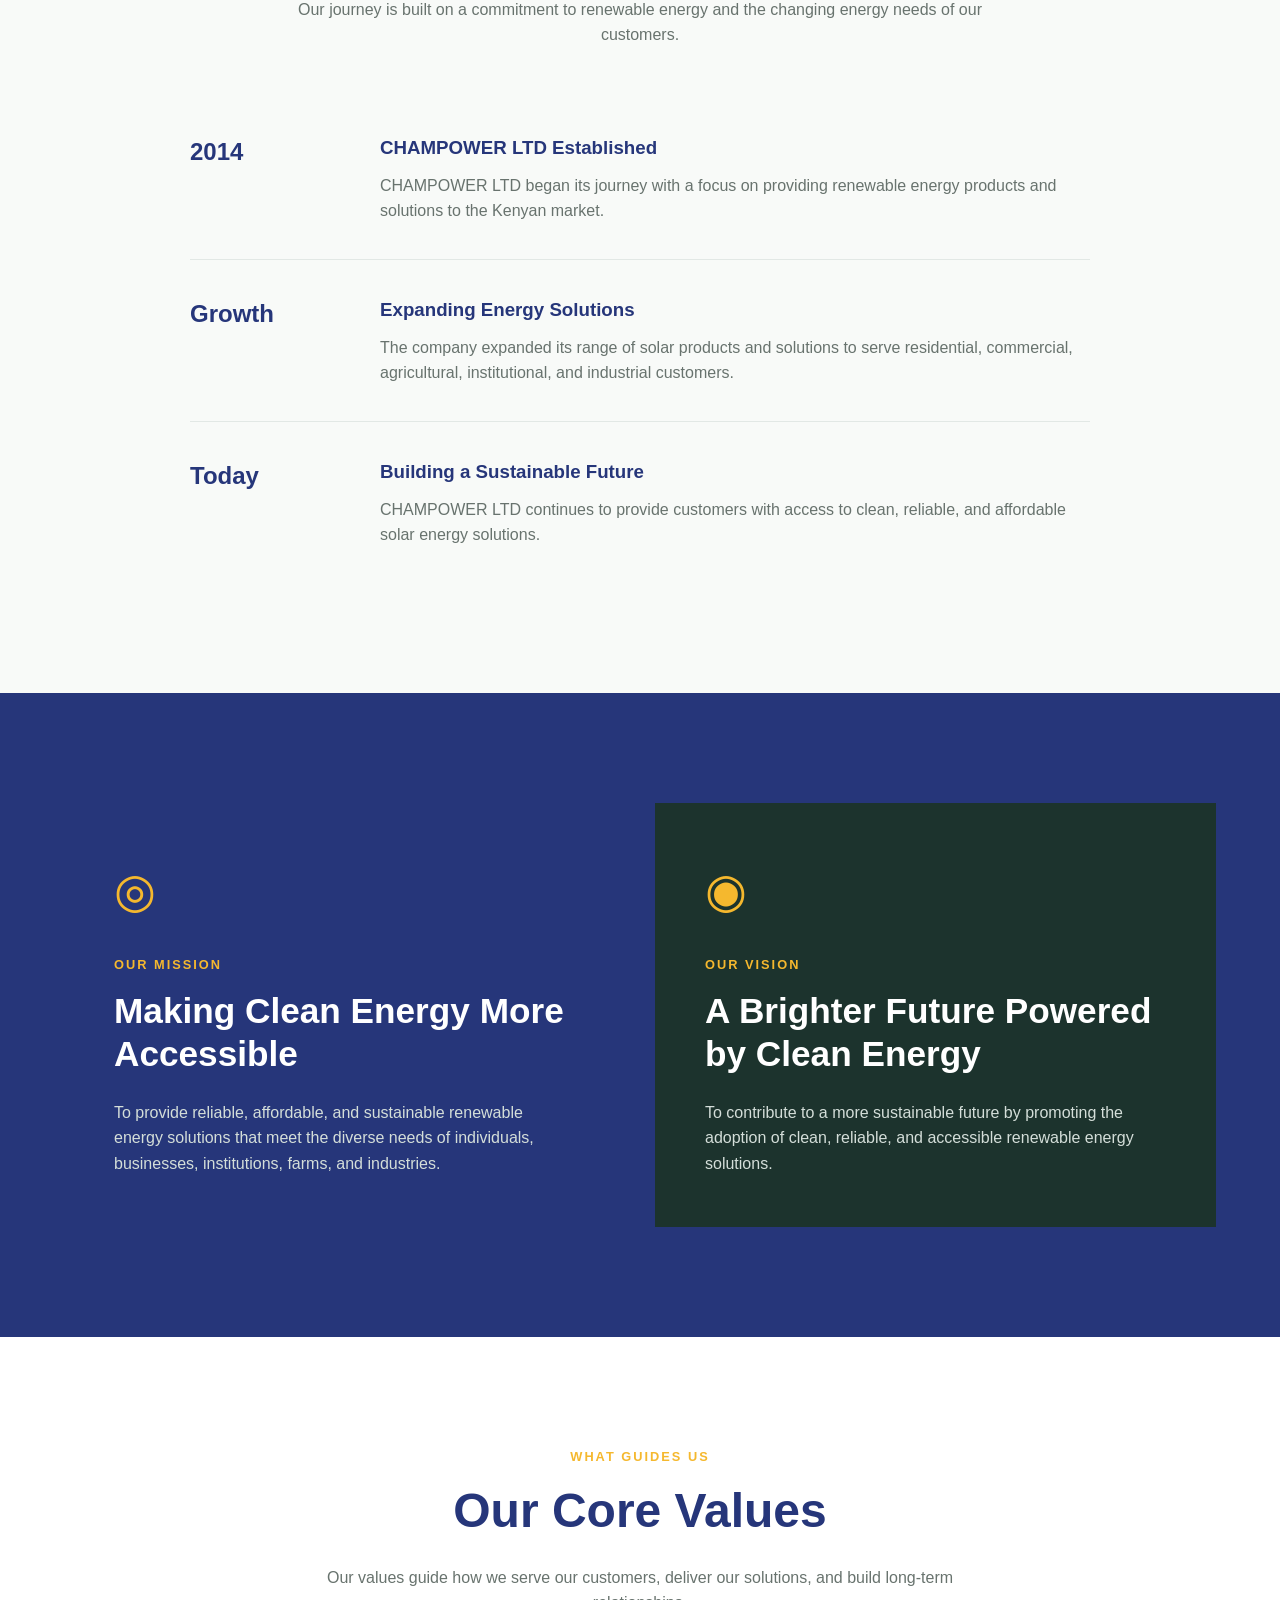
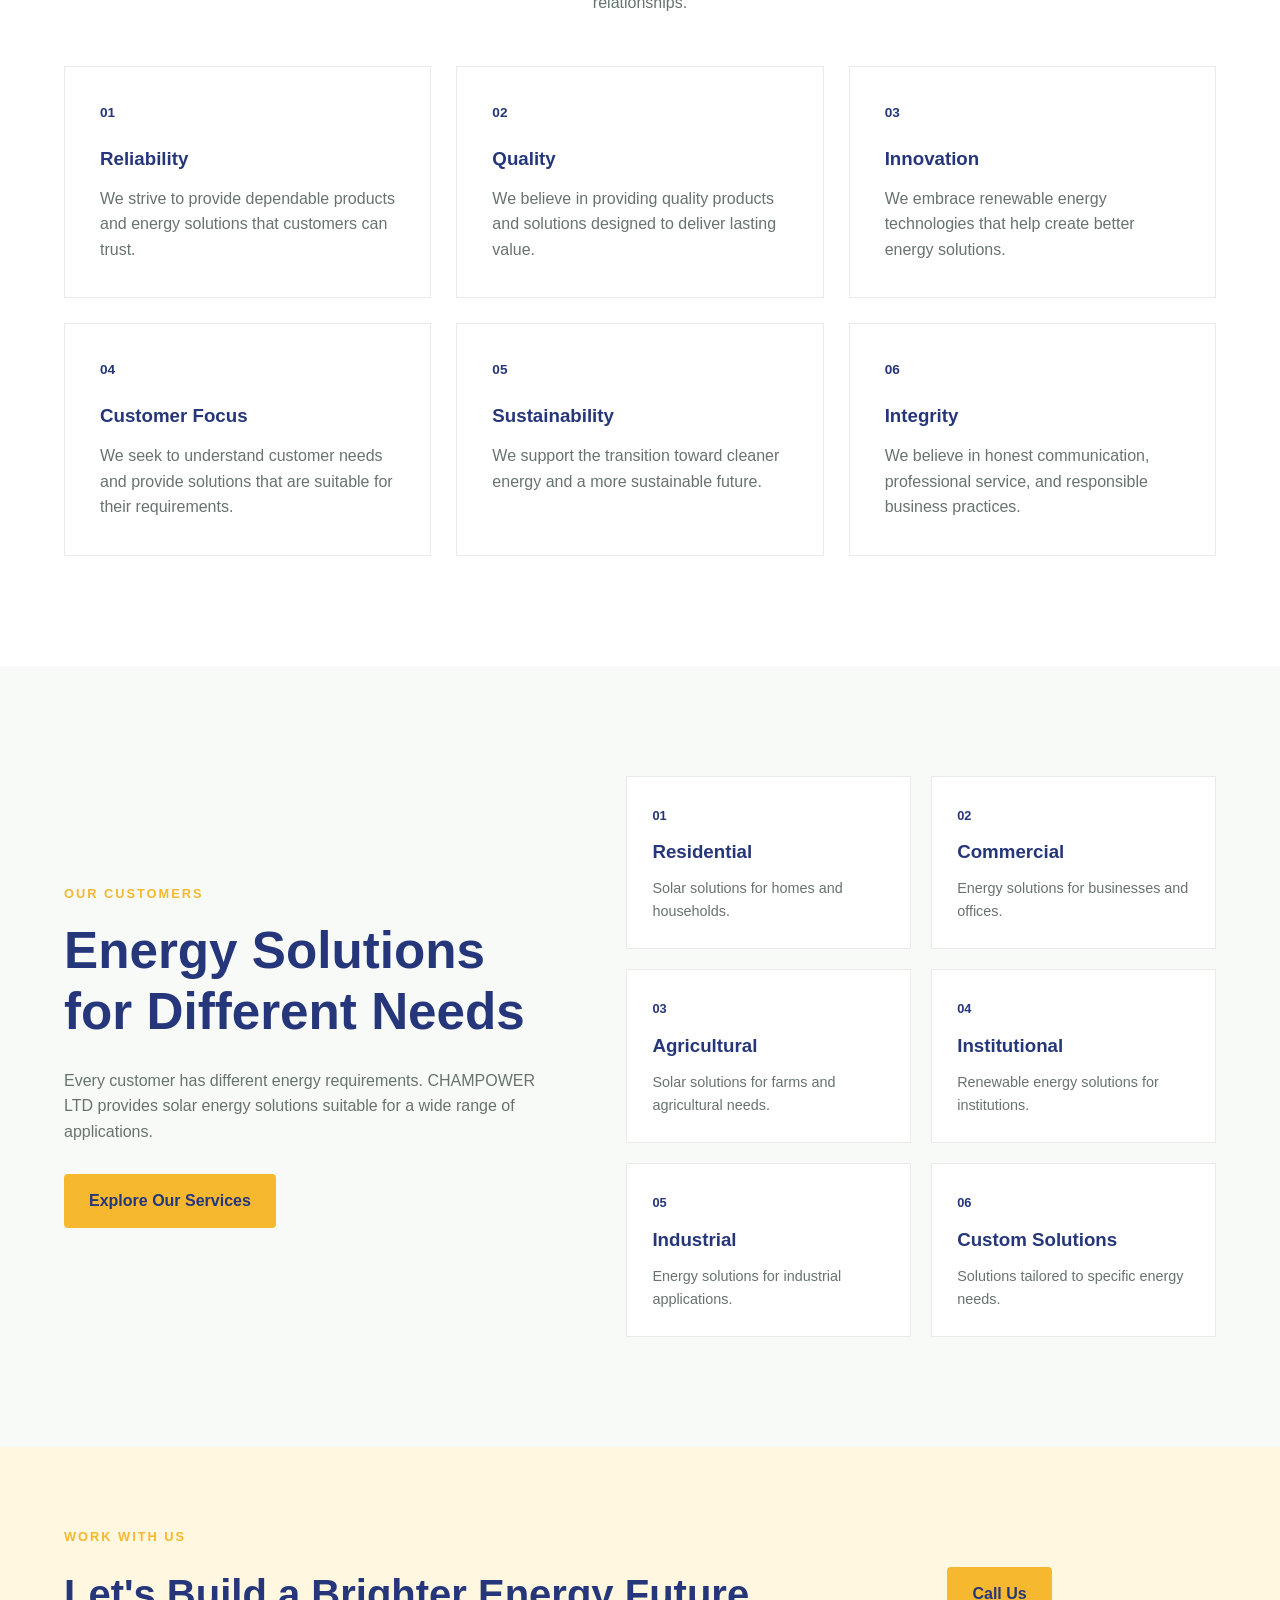
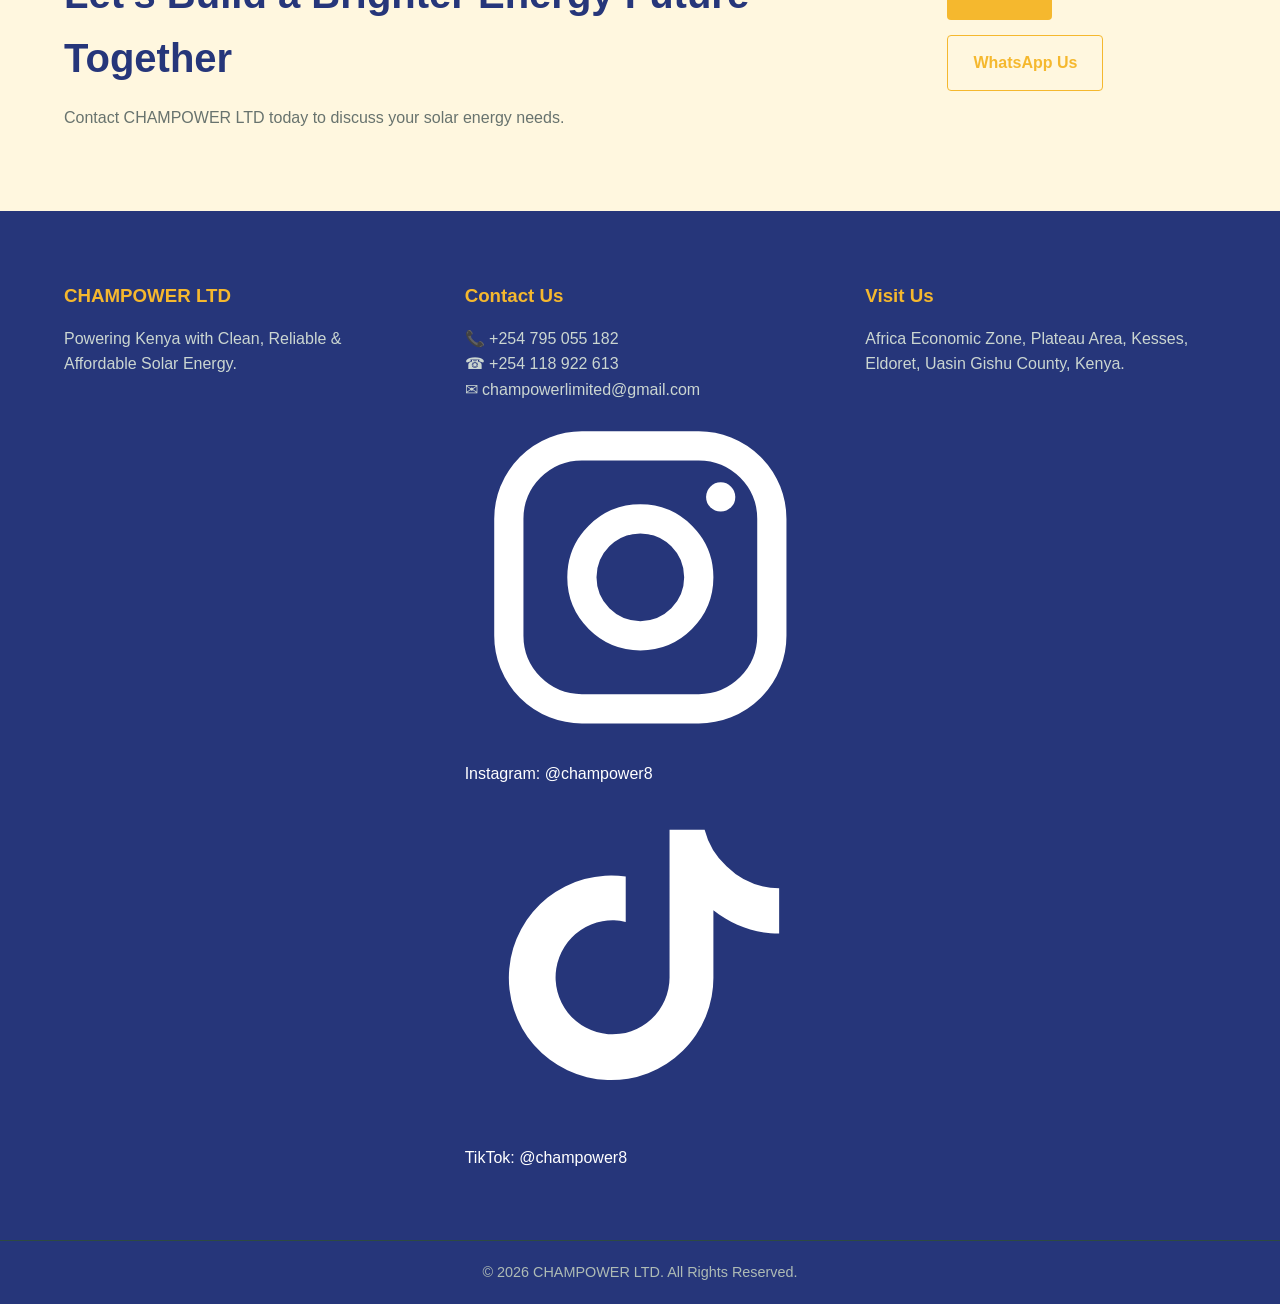
==== commit 139e5177: "Add files via upload" ====
--- a/about.html
+++ b/about.html
@@ -14,7 +14,8 @@
 
     <meta name="keywords"
         content="about CHAMPOWER LTD, solar company Eldoret, solar energy Kenya, renewable energy company Kenya">
-
+    
+        <link rel="icon" type="image/png" href="images/favicon.png">
     <link rel="stylesheet" href="css/style.css">
 
 </head>
@@ -895,6 +896,28 @@
                     ✉ champowerlimited@gmail.com
                 </p>
 
+                <div class="social-links" aria-label="Social media links">
+
+                    <a href="https://www.instagram.com/champower8/"
+                       target="_blank"
+                       rel="noopener noreferrer">
+                        <span class="social-icon" aria-hidden="true">
+                            <svg viewBox="0 0 24 24" role="img"><rect x="3" y="3" width="18" height="18" rx="5" fill="none" stroke="currentColor" stroke-width="2"/><circle cx="12" cy="12" r="4" fill="none" stroke="currentColor" stroke-width="2"/><circle cx="17.5" cy="6.5" r="1" fill="currentColor"/></svg>
+                        </span>
+                        Instagram: @champower8
+                    </a>
+
+                    <a href="https://www.tiktok.com/@champower8"
+                       target="_blank"
+                       rel="noopener noreferrer">
+                        <span class="social-icon" aria-hidden="true">
+                            <svg viewBox="0 0 24 24" role="img"><path d="M14 3v10.1a3.9 3.9 0 1 1-3-3.8V6.2A7 7 0 1 0 17 13V8.5c1.3 1 2.8 1.6 4.5 1.6V7a5.2 5.2 0 0 1-3.6-1.5A5.1 5.1 0 0 1 16.4 3H14Z" fill="currentColor"/></svg>
+                        </span>
+                        TikTok: @champower8
+                    </a>
+
+                </div>
+
             </div>
 
 
